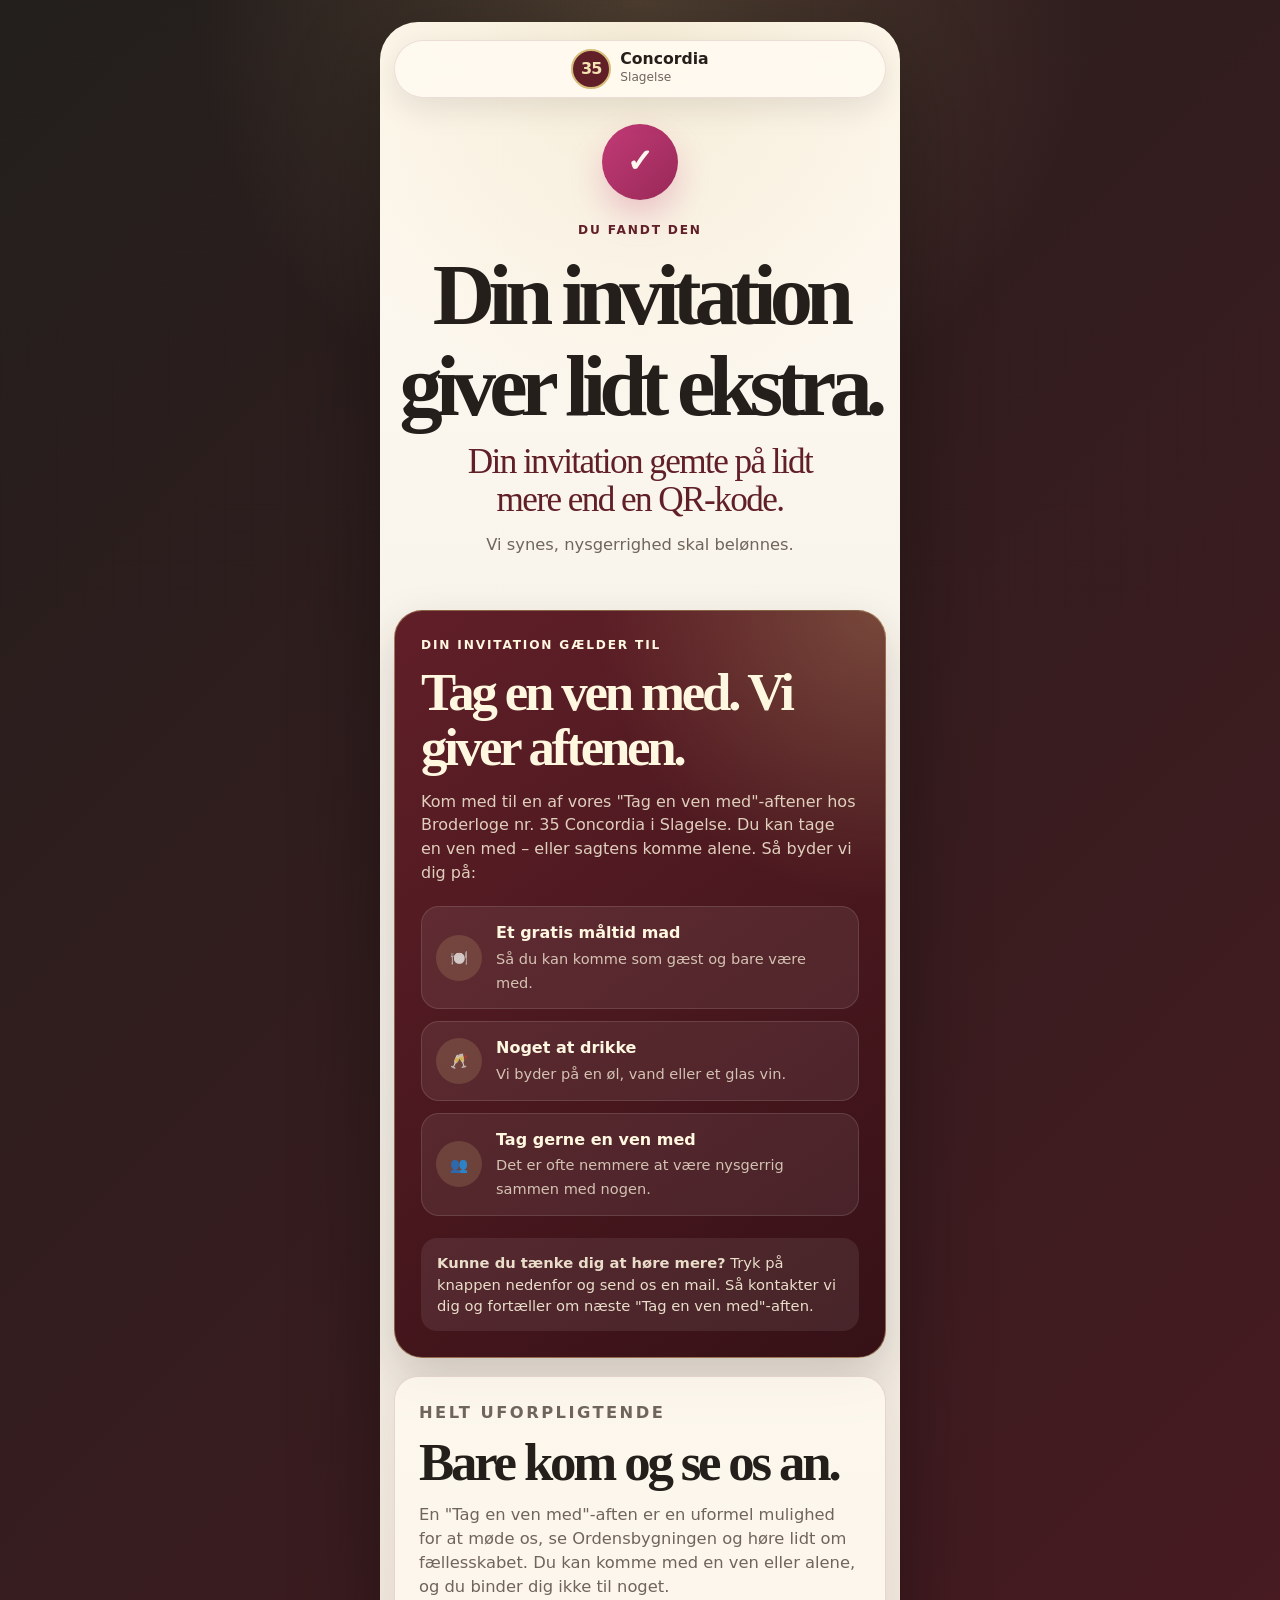
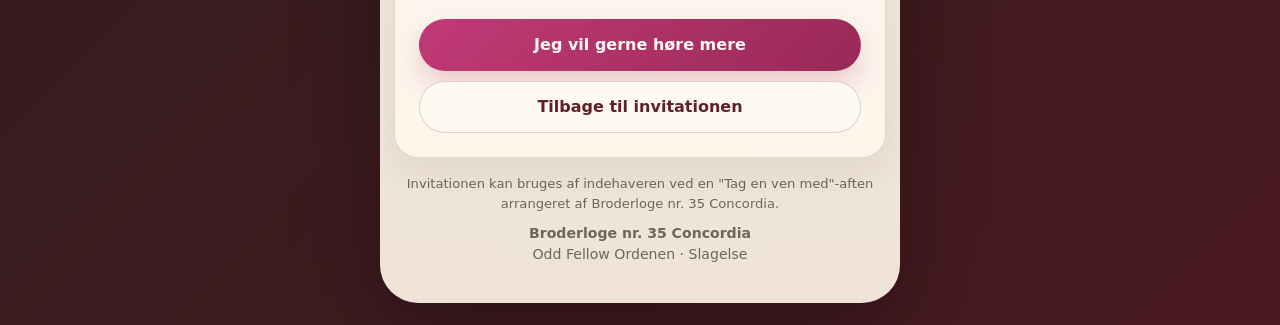
==== ekstra/index.html @ aab875af "Add files via upload" ====
<!doctype html>
<html lang="da">
<head>
  <meta charset="utf-8" />
  <meta name="viewport" content="width=device-width, initial-scale=1, viewport-fit=cover" />
  <title>Din invitation · 35 Concordia</title>
  <meta name="description" content="Din invitation fra Broderloge nr. 35 Concordia i Slagelse giver lidt ekstra til en Tag en ven med-aften." />
  <meta name="theme-color" content="#611f28" />
  <meta name="robots" content="noindex, nofollow" />
  <link rel="icon" href="../assets/favicon.svg" type="image/svg+xml" />
  <link rel="stylesheet" href="../styles.css" />
</head>
<body class="secret-page">
  <div class="page-shell">
    <header class="topbar" aria-label="Topmenu">
      <a class="brand" href="../" aria-label="Til forsiden">
        <span class="brand-mark">35</span>
        <span><strong>Concordia</strong><small>Slagelse</small></span>
      </a>
    </header>

    <main>
      <section class="secret-hero reveal">
        <div class="secret-badge" aria-hidden="true">✓</div>
        <p class="eyebrow">Du fandt den</p>
        <h1>Din invitation giver lidt ekstra.</h1>
        <p class="lead">Din invitation gemte på lidt mere end en QR-kode.</p>
        <p class="intro">Vi synes, nysgerrighed skal belønnes.</p>
      </section>

      <section class="reward-card reveal" aria-labelledby="reward-title">
        <p class="eyebrow">Din invitation gælder til</p>
        <h2 id="reward-title">Tag en ven med. Vi giver aftenen.</h2>
        <p>Kom med til en af vores "Tag en ven med"-aftener hos Broderloge nr. 35 Concordia i Slagelse. Du kan tage en ven med – eller sagtens komme alene. Så byder vi dig på:</p>

        <div class="reward-list">
          <div class="reward-item">
            <span class="reward-icon" aria-hidden="true">🍽️</span>
            <div><strong>Et gratis måltid mad</strong><span>Så du kan komme som gæst og bare være med.</span></div>
          </div>
          <div class="reward-item">
            <span class="reward-icon" aria-hidden="true">🥂</span>
            <div><strong>Noget at drikke</strong><span>Vi byder på en øl, vand eller et glas vin.</span></div>
          </div>
          <div class="reward-item">
            <span class="reward-icon" aria-hidden="true">👥</span>
            <div><strong>Tag gerne en ven med</strong><span>Det er ofte nemmere at være nysgerrig sammen med nogen.</span></div>
          </div>
        </div>

        <p class="redeem-note"><strong>Kunne du tænke dig at høre mere?</strong> Tryk på knappen nedenfor og send os en mail. Så kontakter vi dig og fortæller om næste "Tag en ven med"-aften.</p>
      </section>

      <section class="quick-card reveal" aria-labelledby="ingen-forpligtelse">
        <p class="eyebrow">Helt uforpligtende</p>
        <h2 id="ingen-forpligtelse">Bare kom og se os an.</h2>
        <p>En "Tag en ven med"-aften er en uformel mulighed for at møde os, se Ordensbygningen og høre lidt om fællesskabet. Du kan komme med en ven eller alene, og du binder dig ikke til noget.</p>
        <div class="secret-actions">
          <a class="btn primary" href="mailto:info35@concordia.oddfellow.dk?subject=Interesseret%20i%20Tag%20en%20ven%20med-aften%20%E2%80%93%20Concordia&body=Hej%20Concordia%0A%0AJeg%20kunne%20godt%20t%C3%A6nke%20mig%20at%20h%C3%B8re%20mere%20om%20jeres%20n%C3%A6ste%20%22Tag%20en%20ven%20med%22-aften.%0A%0AI%20m%C3%A5%20gerne%20kontakte%20mig%20med%20mere%20information.%0A%0AVenlig%20hilsen%0A%5BNavn%5D">Jeg vil gerne høre mere</a>
          <a class="btn secondary" href="../">Tilbage til invitationen</a>
        </div>
      </section>

      <p class="secret-smallprint">Invitationen kan bruges af indehaveren ved en "Tag en ven med"-aften arrangeret af Broderloge nr. 35 Concordia.</p>
    </main>

    <footer class="footer">
      <p><strong>Broderloge nr. 35 Concordia</strong><br>Odd Fellow Ordenen · Slagelse</p>
    </footer>
  </div>
  <script src="../script.js"></script>
</body>
</html>
---- styles.css ----
:root {
  --bg: #f5f0e7;
  --card: #fffaf0;
  --ink: #241f1b;
  --muted: #6f655d;
  --bordo: #611f28;
  --bordo-dark: #351116;
  --gold: #d6bd7a;
  --gold-soft: #f2e2b4;
  --cyclamen: #c23a76;
  --cyclamen-dark: #982957;
  --cyclamen-soft: rgba(194, 58, 118, .12);
  --line: rgba(97, 31, 40, .15);
  --shadow: 0 18px 48px rgba(33, 22, 16, .14);
  --radius: 24px;
  --page: 520px;
}

* { box-sizing: border-box; }
html { scroll-behavior: smooth; }
body {
  margin: 0;
  color: var(--ink);
  font-family: Inter, ui-sans-serif, system-ui, -apple-system, BlinkMacSystemFont, "Segoe UI", sans-serif;
  background:
    radial-gradient(circle at top, rgba(214, 189, 122, .30), transparent 26rem),
    linear-gradient(180deg, #fffaf1 0%, var(--bg) 48%, #efe3d7 100%);
  line-height: 1.48;
  -webkit-font-smoothing: antialiased;
  text-rendering: optimizeLegibility;
}

body::before {
  content: "";
  position: fixed;
  inset: 0;
  pointer-events: none;
  background-image:
    linear-gradient(rgba(97, 31, 40, .035) 1px, transparent 1px),
    linear-gradient(90deg, rgba(97, 31, 40, .03) 1px, transparent 1px);
  background-size: 28px 28px;
  mask-image: linear-gradient(to bottom, #000 0%, transparent 72%);
}

a, button { color: inherit; }
button { font: inherit; }
img { display: block; max-width: 100%; }
p, h1, h2, h3, figure, blockquote { margin-top: 0; }

.page-shell {
  width: min(100%, var(--page));
  min-height: 100svh;
  margin: 0 auto;
  padding: 10px 14px 34px;
  position: relative;
}

.topbar {
  position: sticky;
  top: max(8px, env(safe-area-inset-top));
  z-index: 20;
  display: flex;
  justify-content: center;
  align-items: center;
  gap: 12px;
  min-height: 58px;
  padding: 8px 16px;
  border: 1px solid rgba(97,31,40,.12);
  border-radius: 999px;
  background: rgba(255, 250, 240, .92);
  backdrop-filter: blur(16px);
  box-shadow: 0 10px 30px rgba(33, 22, 16, .10);
}

.brand {
  display: inline-flex;
  align-items: center;
  gap: 9px;
  text-decoration: none;
  min-width: 0;
}
.brand-mark {
  display: grid;
  place-items: center;
  width: 40px;
  height: 40px;
  border-radius: 50%;
  flex: 0 0 auto;
  background: var(--bordo);
  color: var(--gold-soft);
  border: 2px solid var(--gold);
  font-weight: 900;
  letter-spacing: -.06em;
}
.brand strong { display: block; line-height: 1; font-size: .98rem; }
.brand small { display: block; margin-top: 2px; color: var(--muted); font-size: .76rem; }

.hero { padding: 18px 0 24px; }
.invitation-card {
  position: relative;
  overflow: visible;
  display: flex;
  flex-direction: column;
  align-items: center;
  padding: 8px 0 0;
  background: transparent;
}
.invitation-card img {
  position: relative;
  z-index: 2;
  width: min(82%, 390px);
  aspect-ratio: 1 / 1;
  object-fit: contain;
  object-position: center;
  filter:
    drop-shadow(0 10px 12px rgba(36,31,27,.10))
    drop-shadow(0 28px 24px rgba(36,31,27,.18));
}
.invitation-card::before {
  content: "";
  position: absolute;
  left: 50%;
  bottom: 44px;
  z-index: 1;
  width: min(72%, 340px);
  height: 40px;
  transform: translateX(-50%);
  border-radius: 50%;
  background: radial-gradient(ellipse at center, rgba(36,31,27,.24) 0%, rgba(36,31,27,.12) 42%, rgba(36,31,27,0) 72%);
  filter: blur(8px);
  pointer-events: none;
}
.invitation-card::after {
  content: none;
}
.invitation-label {
  position: static;
  z-index: 3;
  display: flex;
  justify-content: center;
  margin-top: 12px;
}
.invitation-label span {
  padding: 9px 12px;
  border-radius: 999px;
  color: var(--bordo);
  background: rgba(255, 250, 240, .92);
  backdrop-filter: blur(12px);
  border: 1px solid rgba(194,58,118,.14);
  box-shadow: 0 8px 20px rgba(33, 22, 16, .08);
  font-size: .82rem;
  font-weight: 850;
  letter-spacing: .02em;
}
.hero-copy { padding: 20px 2px 0; }
.hero-copy::before {
  content: "";
  display: block;
  width: 64px;
  height: 4px;
  margin-bottom: 16px;
  border-radius: 999px;
  background: linear-gradient(90deg, var(--cyclamen), rgba(194,58,118,.22));
}
.eyebrow {
  margin-bottom: 10px;
  color: var(--bordo);
  font-size: .76rem;
  font-weight: 900;
  letter-spacing: .15em;
  text-transform: uppercase;
}
h1, h2, h3 {
  font-family: Georgia, "Times New Roman", serif;
  line-height: 1.05;
  color: var(--ink);
}
h1 {
  margin-bottom: 8px;
  font-size: clamp(3.4rem, 16vw, 5.1rem);
  letter-spacing: -.08em;
}
h2 {
  margin-bottom: 14px;
  font-size: clamp(2rem, 9.5vw, 3.3rem);
  letter-spacing: -.06em;
}
h3 {
  margin-bottom: 6px;
  font-size: 1.28rem;
  letter-spacing: -.04em;
}
.lead {
  margin-bottom: 16px;
  color: var(--bordo);
  font-family: Georgia, "Times New Roman", serif;
  font-size: clamp(1.55rem, 7vw, 2.2rem);
  line-height: 1.08;
  letter-spacing: -.045em;
}
.intro, .quick-card p, .folder-card p, .contact-card p, .mini-card p {
  color: var(--muted);
  font-size: 1.02rem;
}
.contact-grid {
  display: grid;
  gap: 10px;
  margin-top: 22px;
}
.btn {
  display: inline-flex;
  align-items: center;
  justify-content: center;
  min-height: 52px;
  padding: 13px 16px;
  border-radius: 999px;
  border: 1px solid transparent;
  text-decoration: none;
  font-weight: 900;
  text-align: center;
  -webkit-tap-highlight-color: transparent;
  cursor: pointer;
}
.btn.primary {
  background: linear-gradient(135deg, var(--cyclamen), var(--cyclamen-dark));
  color: #fff8f0;
  box-shadow: 0 14px 28px rgba(194,58,118,.24);
}
.btn.secondary {
  background: var(--card);
  color: var(--bordo);
  border-color: rgba(97,31,40,.18);
}
.btn.light {
  background: rgba(255,250,240,.72);
  color: var(--muted);
  border-color: rgba(97,31,40,.14);
}
.btn.wide { width: 100%; margin-top: 12px; }
.btn:focus-visible, .slide-btn:focus-visible, .dot:focus-visible {
  outline: 3px solid rgba(194,58,118,.30);
  outline-offset: 2px;
}


.quick-card, .folder-card, .contact-card, .mini-card, blockquote {
  border: 1px solid var(--line);
  border-radius: var(--radius);
  background: rgba(255,250,240,.78);
  box-shadow: 0 14px 38px rgba(33, 22, 16, .08);
}
.quick-card, .folder-card, .contact-card {
  padding: 24px;
  margin: 16px 0;
}
.quick-card h2, .folder-card h2, .contact-card h2 { margin-bottom: 12px; }
.quick-card p:last-child, .folder-card p:last-child, .contact-card p:last-child { margin-bottom: 0; }
.folder-card {
  background:
    radial-gradient(circle at right top, rgba(214,189,122,.34), transparent 18rem),
    linear-gradient(135deg, rgba(97,31,40,.08), rgba(255,250,240,.88));
}
.folder-card .btn { margin-top: 18px; width: 100%; }

.info-section, .slideshow-section { padding: 34px 0 14px; }
.section-title { margin-bottom: 16px; }
.section-title::after {
  content: "";
  display: block;
  width: 52px;
  height: 3px;
  margin-top: 14px;
  border-radius: 999px;
  background: linear-gradient(90deg, var(--cyclamen), rgba(194,58,118,.18));
}
.section-title h2 { margin-bottom: 0; }
.info-list { display: grid; gap: 12px; }
.mini-card {
  display: grid;
  grid-template-columns: 42px 1fr;
  gap: 14px;
  align-items: start;
  padding: 18px;
}
.mini-card span {
  display: inline-grid;
  place-items: center;
  width: 38px;
  height: 38px;
  border-radius: 50%;
  background: rgba(97,31,40,.08);
  color: var(--bordo);
  font-size: .76rem;
  font-weight: 900;
}
.mini-card p { margin-bottom: 0; }

.slideshow {
  position: relative;
  overflow: hidden;
  border-radius: 28px;
  background: #211d1a;
  box-shadow: 0 16px 42px rgba(33, 22, 16, .14);
  border: 1px solid rgba(255,255,255,.32);
}
.slide {
  display: none;
  position: relative;
  margin: 0;
}
.slide.is-active { display: block; }
.slide img {
  width: 100%;
  aspect-ratio: 4 / 5;
  object-fit: cover;
  object-position: center;
}
.brothers-slide img { object-position: center 52%; }
.billiard-slide img { object-position: center 22%; }
.guitar-slide img { object-position: center 34%; }
.hall-slide img { object-position: center 36%; }
.slide::after {
  content: "";
  position: absolute;
  inset: auto 0 0;
  height: 48%;
  background: linear-gradient(to top, rgba(0,0,0,.62), transparent);
  pointer-events: none;
}
figcaption {
  position: absolute;
  left: 10px;
  right: 10px;
  bottom: 10px;
  z-index: 2;
  padding: 10px 12px;
  border-radius: 16px;
  color: #fff6df;
  background: rgba(26,20,18,.72);
  backdrop-filter: blur(10px);
  font-size: .86rem;
  font-weight: 760;
}
.slide-btn {
  position: absolute;
  top: 50%;
  z-index: 4;
  transform: translateY(-50%);
  width: 42px;
  height: 42px;
  border: 1px solid rgba(255,255,255,.24);
  border-radius: 50%;
  color: #fff7df;
  background: rgba(20,18,16,.58);
  backdrop-filter: blur(10px);
  font-size: 2rem;
  line-height: 1;
  cursor: pointer;
}
.slide-btn.prev { left: 10px; }
.slide-btn.next { right: 10px; }
.dots {
  display: flex;
  justify-content: center;
  gap: 8px;
  padding: 12px 0 0;
}
.dot {
  width: 9px;
  height: 9px;
  border: 0;
  border-radius: 999px;
  background: rgba(97,31,40,.28);
  cursor: pointer;
}
.dot.is-active {
  width: 26px;
  background: var(--cyclamen);
}

.pull-quote {
  position: relative;
  margin: 14px 0 20px;
  padding: 18px 18px 16px;
  border: 1px solid rgba(194,58,118,.18);
  border-radius: 22px;
  background: linear-gradient(135deg, rgba(255,250,240,.94), rgba(255,244,220,.78));
  box-shadow: 0 14px 32px rgba(33, 22, 16, .07);
}
.pull-quote::before {
  content: "“";
  position: absolute;
  top: 8px;
  left: 14px;
  color: var(--cyclamen);
  font-family: Georgia, "Times New Roman", serif;
  font-size: 2.6rem;
  line-height: 1;
  opacity: .9;
}
.pull-quote p {
  margin: 0 0 10px;
  padding-left: 18px;
  color: var(--ink);
  font-family: Georgia, "Times New Roman", serif;
  font-size: 1.18rem;
  line-height: 1.28;
  letter-spacing: -.03em;
}
.pull-quote span {
  display: block;
  padding-left: 18px;
  color: var(--muted);
  font-size: .9rem;
  font-weight: 850;
}
.pull-quote-left { margin-right: 26px; }
.pull-quote-right { margin-left: 26px; }

.contact-card {
  margin-top: 28px;
  margin-bottom: 18px;
  color: #fff7df;
  background:
    radial-gradient(circle at right top, rgba(214,189,122,.28), transparent 20rem),
    linear-gradient(135deg, var(--bordo), var(--bordo-dark));
}
.contact-card h2, .contact-card .eyebrow { color: #fff7df; }
.contact-card p { color: rgba(255,247,223,.82); }
.contact-card .btn.secondary { background: #fff7df; }
.contact-card .btn.light {
  background: rgba(255,255,255,.08);
  border-color: rgba(255,255,255,.18);
  color: #fff7df;
}
.contact-grid { grid-template-columns: 1fr; }

.footer {
  padding: 10px 4px 4px;
  color: var(--muted);
  text-align: center;
  font-size: .88rem;
}
.footer p { margin-bottom: 0; }

.reveal {
  opacity: 0;
  transform: translateY(14px);
  transition: opacity .55s ease, transform .55s ease;
}
.reveal.visible { opacity: 1; transform: translateY(0); }

@media (min-width: 760px) {
  body {
    background:
      radial-gradient(circle at top, rgba(214, 189, 122, .20), transparent 28rem),
      linear-gradient(135deg, #221f1c 0%, #4a1a21 100%);
  }
  .page-shell {
    margin-top: 22px;
    margin-bottom: 22px;
    border-radius: 38px;
    background:
      radial-gradient(circle at top, rgba(214,189,122,.22), transparent 24rem),
      linear-gradient(180deg, #fffaf1 0%, var(--bg) 58%, #efe3d7 100%);
    box-shadow: 0 30px 90px rgba(0,0,0,.32);
  }
}

@media (max-width: 390px) {
  .page-shell { padding-left: 10px; padding-right: 10px; }
  .pull-quote-left, .pull-quote-right { margin-left: 0; margin-right: 0; }
  .invitation-card img { width: 90%; }
  .topbar { min-height: 54px; }
  .brand small { display: none; }
  .brand-mark { width: 36px; height: 36px; }
}

@media (prefers-reduced-motion: reduce) {
  html, .slideshow, .slide-btn, .dot { scroll-behavior: auto; }
  .reveal { opacity: 1; transform: none; transition: none; }
}

/* NFC-side */
.secret-card {
  display: grid;
  grid-template-columns: 76px 1fr;
  gap: 18px;
  align-items: center;
  margin: 30px 0 18px;
  padding: 24px;
  overflow: hidden;
  border: 1px solid rgba(194,58,118,.22);
  border-radius: var(--radius);
  background:
    radial-gradient(circle at left top, rgba(194,58,118,.16), transparent 13rem),
    linear-gradient(135deg, rgba(255,250,240,.94), rgba(242,226,180,.42));
  box-shadow: 0 16px 40px rgba(33,22,16,.09);
}
.secret-card h2 { margin-bottom: 12px; font-size: clamp(1.9rem, 8.6vw, 3rem); }
.secret-card p { color: var(--muted); margin-bottom: 10px; }
.secret-card .secret-hint { margin-bottom: 0; font-size: .88rem; font-weight: 760; color: var(--bordo); }
.nfc-symbol {
  position: relative;
  width: 76px;
  height: 96px;
  flex: 0 0 auto;
}
.phone-shape {
  position: absolute;
  left: 2px;
  top: 8px;
  width: 38px;
  height: 70px;
  border: 3px solid var(--bordo);
  border-radius: 10px;
  background: rgba(255,250,240,.66);
  box-shadow: inset 0 -7px 0 rgba(97,31,40,.06);
}
.phone-shape::after {
  content: "";
  position: absolute;
  left: 50%;
  bottom: 5px;
  width: 9px;
  height: 3px;
  transform: translateX(-50%);
  border-radius: 999px;
  background: var(--bordo);
  opacity: .5;
}
.wave {
  position: absolute;
  border: 3px solid var(--cyclamen);
  border-left-color: transparent;
  border-top-color: transparent;
  border-bottom-color: transparent;
  border-radius: 50%;
  transform: rotate(0deg);
}
.wave-1 { left: 33px; top: 30px; width: 18px; height: 28px; }
.wave-2 { left: 35px; top: 22px; width: 30px; height: 44px; opacity: .72; }
.wave-3 { left: 37px; top: 14px; width: 42px; height: 60px; opacity: .42; }

/* Skjult NFC-side */
.secret-page .page-shell { overflow: hidden; }
.secret-hero { padding: 34px 0 18px; text-align: center; }
.secret-badge {
  display: inline-grid;
  place-items: center;
  width: 76px;
  height: 76px;
  margin-bottom: 22px;
  border-radius: 50%;
  color: #fff8f0;
  background: linear-gradient(135deg, var(--cyclamen), var(--cyclamen-dark));
  box-shadow: 0 16px 32px rgba(194,58,118,.25);
  font-size: 2rem;
  font-weight: 950;
}
.secret-hero h1 {
  margin-bottom: 12px;
  font-size: clamp(3.2rem, 16vw, 5.4rem);
}
.secret-hero .lead { max-width: 390px; margin: 0 auto 14px; }
.reward-card {
  margin: 18px 0;
  padding: 26px;
  border: 1px solid rgba(214,189,122,.48);
  border-radius: 28px;
  color: #fff7df;
  background:
    radial-gradient(circle at right top, rgba(214,189,122,.28), transparent 18rem),
    linear-gradient(145deg, var(--bordo), var(--bordo-dark));
  box-shadow: 0 20px 48px rgba(33,22,16,.18);
}
.reward-card .eyebrow, .reward-card h2 { color: #fff7df; }
.reward-card > p { color: rgba(255,247,223,.82); }
.reward-list { display: grid; gap: 12px; margin: 22px 0; }
.reward-item {
  display: grid;
  grid-template-columns: 46px 1fr;
  gap: 14px;
  align-items: center;
  padding: 14px;
  border: 1px solid rgba(255,255,255,.12);
  border-radius: 18px;
  background: rgba(255,255,255,.07);
}
.reward-icon {
  display: grid;
  place-items: center;
  width: 46px;
  height: 46px;
  border-radius: 50%;
  background: rgba(214,189,122,.18);
  font-size: 1.4rem;
}
.reward-item strong { display: block; margin-bottom: 2px; color: #fff7df; }
.reward-item span { color: rgba(255,247,223,.75); font-size: .91rem; }
.redeem-note {
  margin: 18px 0 0;
  padding: 14px 16px;
  border-radius: 16px;
  background: rgba(255,255,255,.08);
  color: rgba(255,247,223,.88) !important;
  font-size: .92rem;
}
.secret-actions { display: grid; gap: 10px; margin-top: 20px; }
.secret-smallprint { margin: 16px 2px 0; color: var(--muted); font-size: .82rem; text-align: center; }

@media (max-width: 420px) {
  .secret-card { grid-template-columns: 1fr; }
  .nfc-symbol { margin: 0 auto; }
}
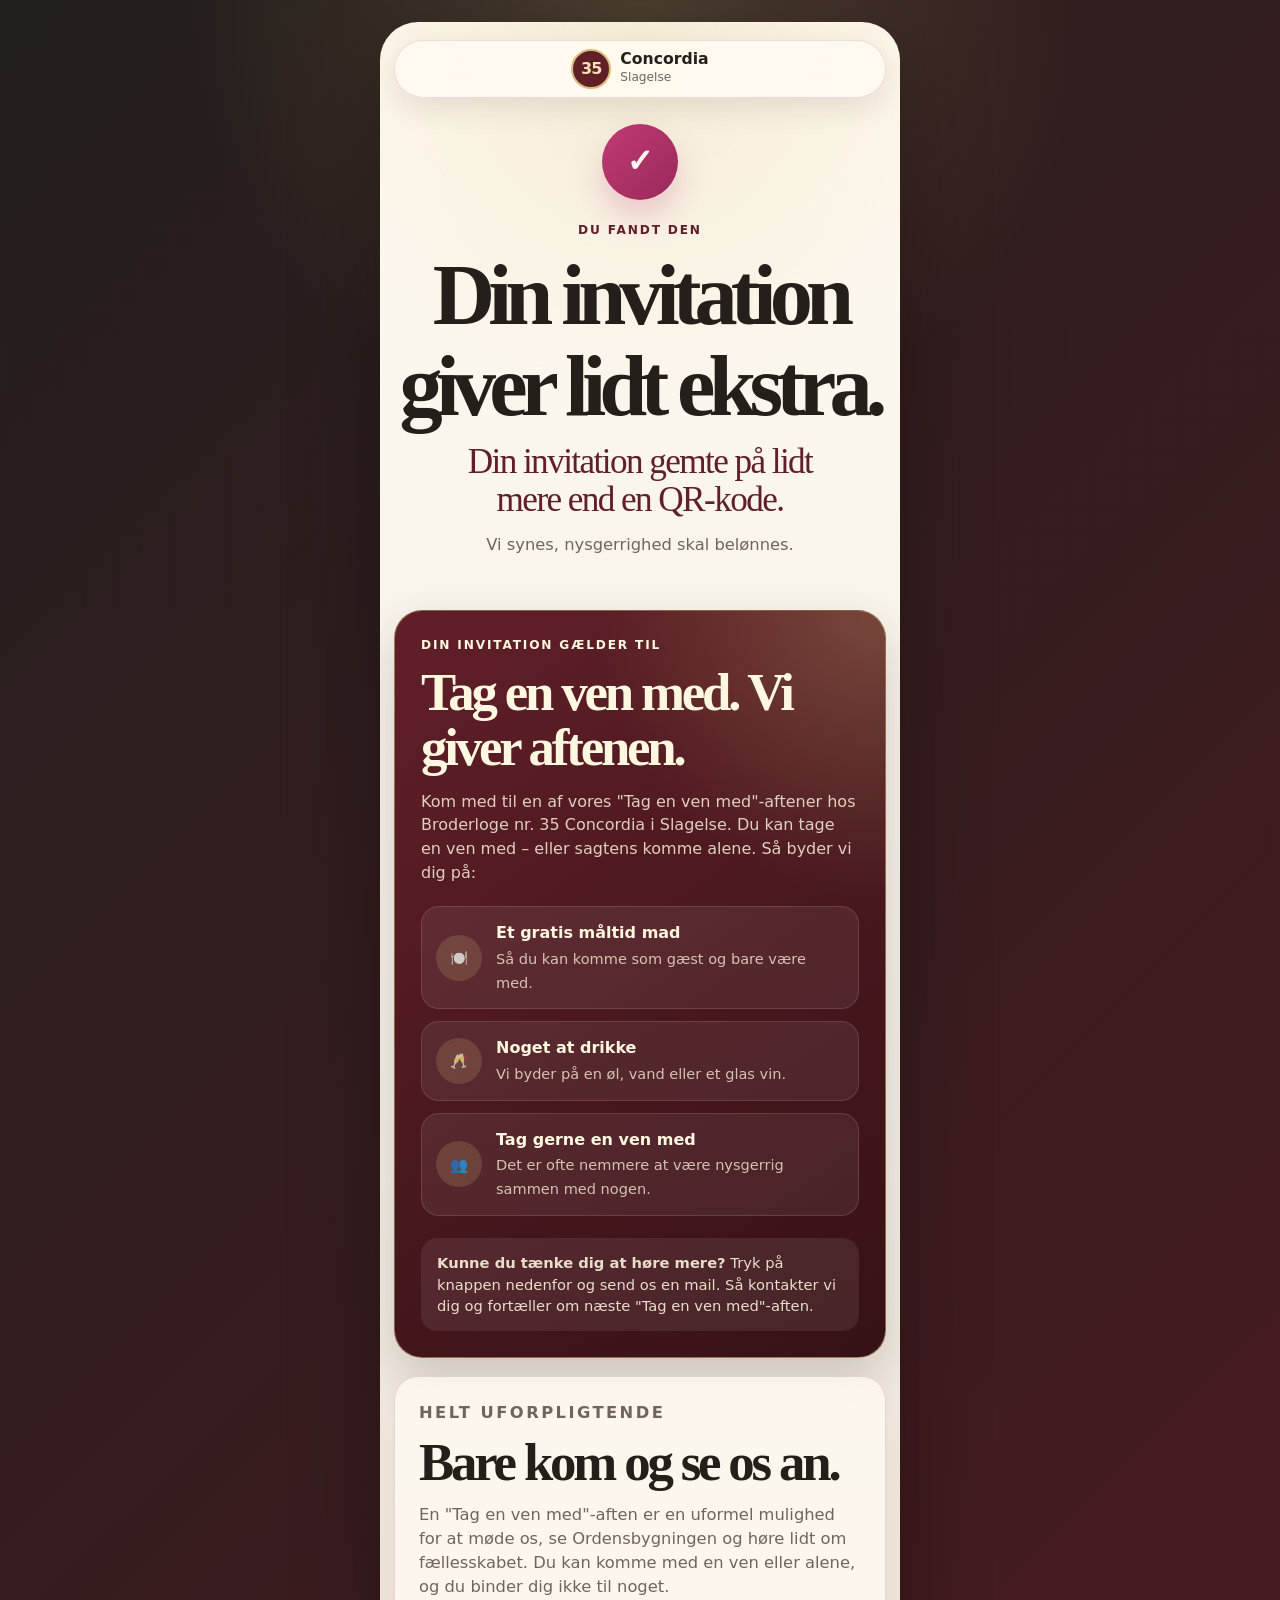
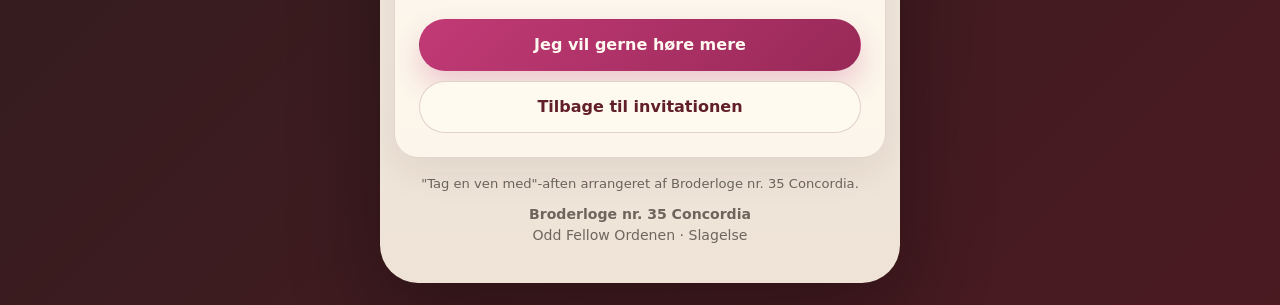
==== commit 8654d426: "Update index.html" ====
--- a/ekstra/index.html
+++ b/ekstra/index.html
@@ -61,7 +61,7 @@
         </div>
       </section>
 
-      <p class="secret-smallprint">Invitationen kan bruges af indehaveren ved en "Tag en ven med"-aften arrangeret af Broderloge nr. 35 Concordia.</p>
+      <p class="secret-smallprint">"Tag en ven med"-aften arrangeret af Broderloge nr. 35 Concordia.</p>
     </main>
 
     <footer class="footer">
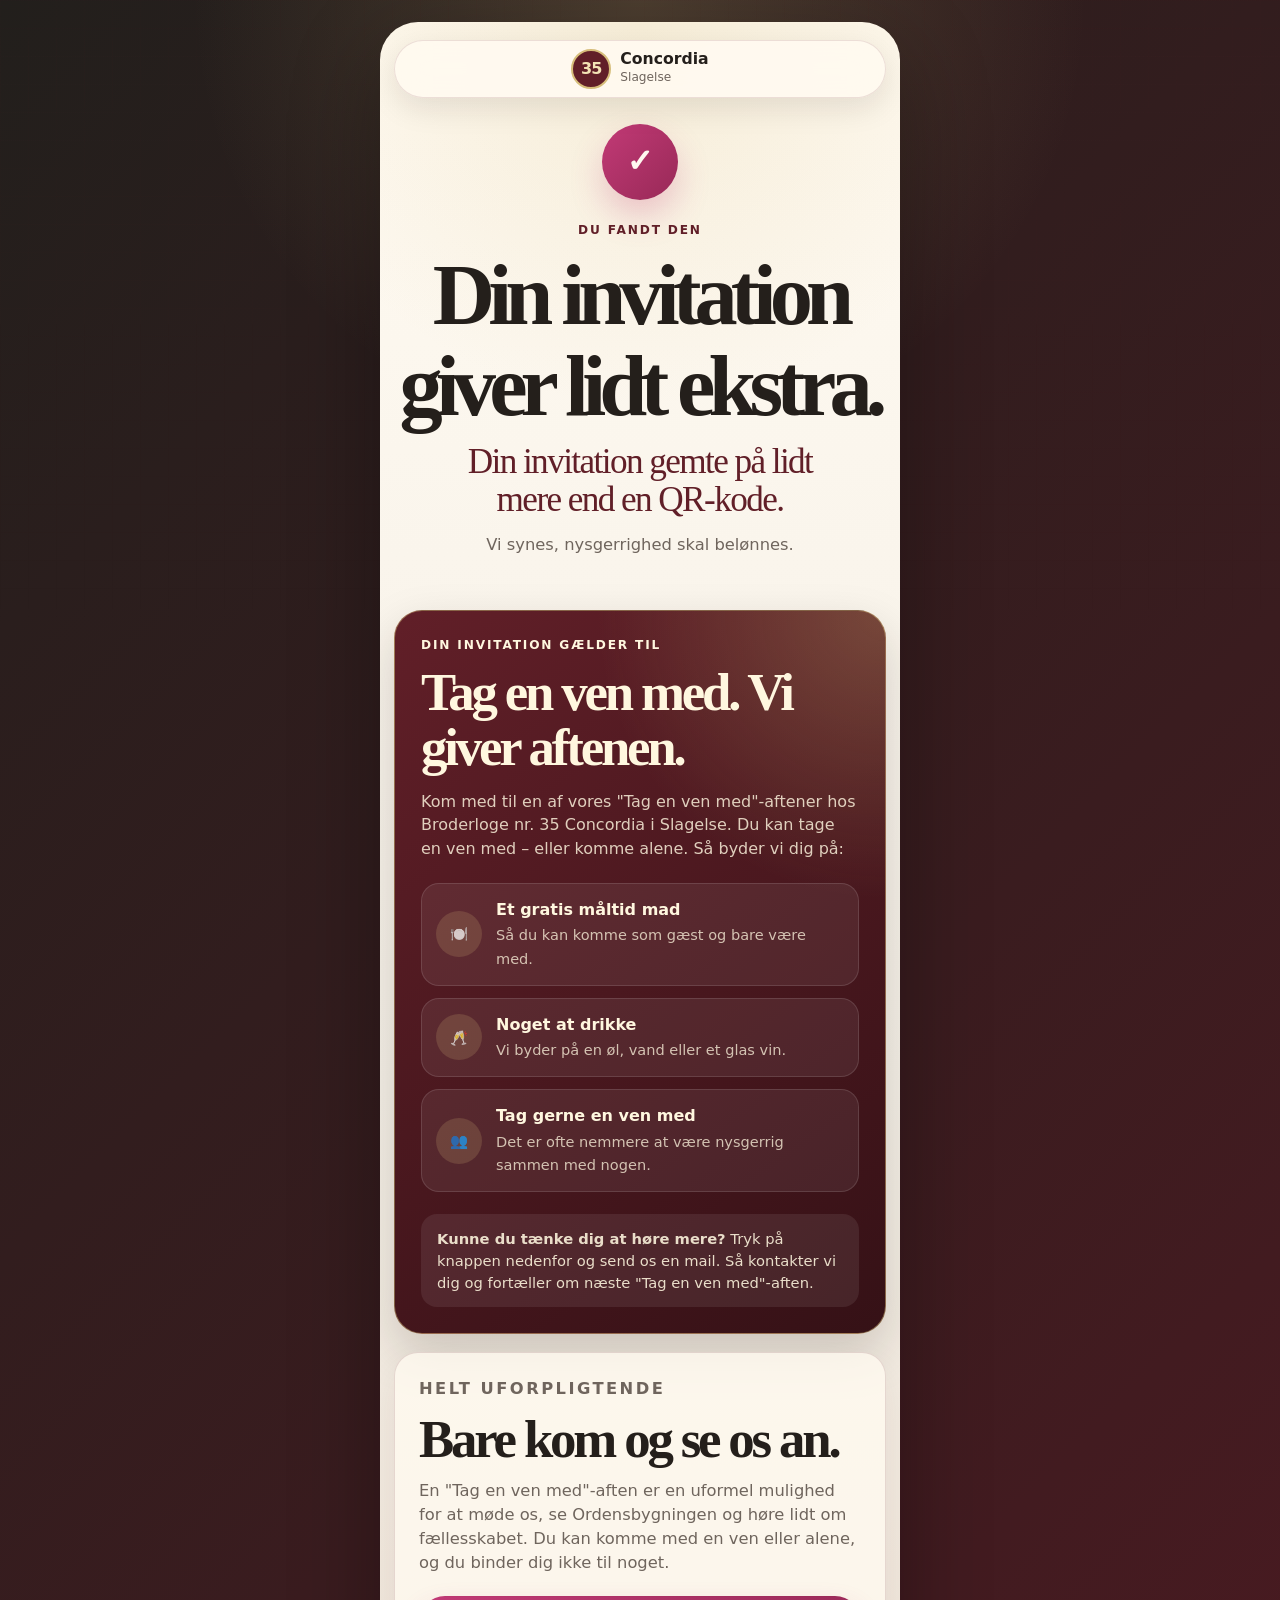
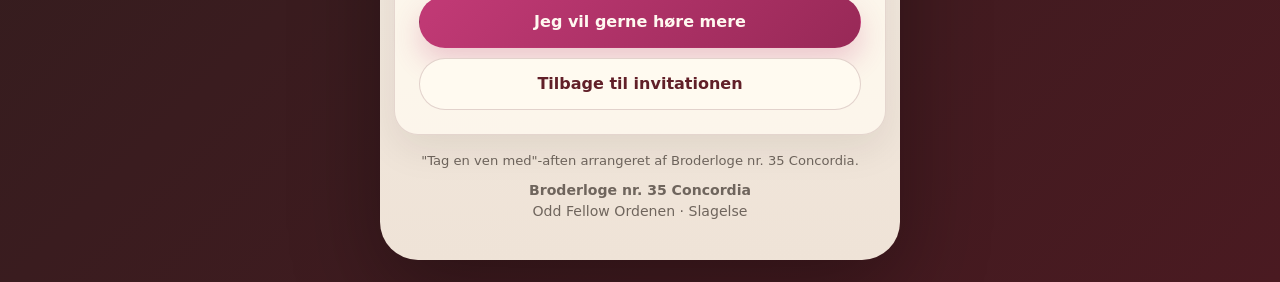
==== commit eb568016: "Update index.html" ====
--- a/ekstra/index.html
+++ b/ekstra/index.html
@@ -31,7 +31,7 @@
       <section class="reward-card reveal" aria-labelledby="reward-title">
         <p class="eyebrow">Din invitation gælder til</p>
         <h2 id="reward-title">Tag en ven med. Vi giver aftenen.</h2>
-        <p>Kom med til en af vores "Tag en ven med"-aftener hos Broderloge nr. 35 Concordia i Slagelse. Du kan tage en ven med – eller sagtens komme alene. Så byder vi dig på:</p>
+        <p>Kom med til en af vores "Tag en ven med"-aftener hos Broderloge nr. 35 Concordia i Slagelse. Du kan tage en ven med – eller komme alene. Så byder vi dig på:</p>
 
         <div class="reward-list">
           <div class="reward-item">
